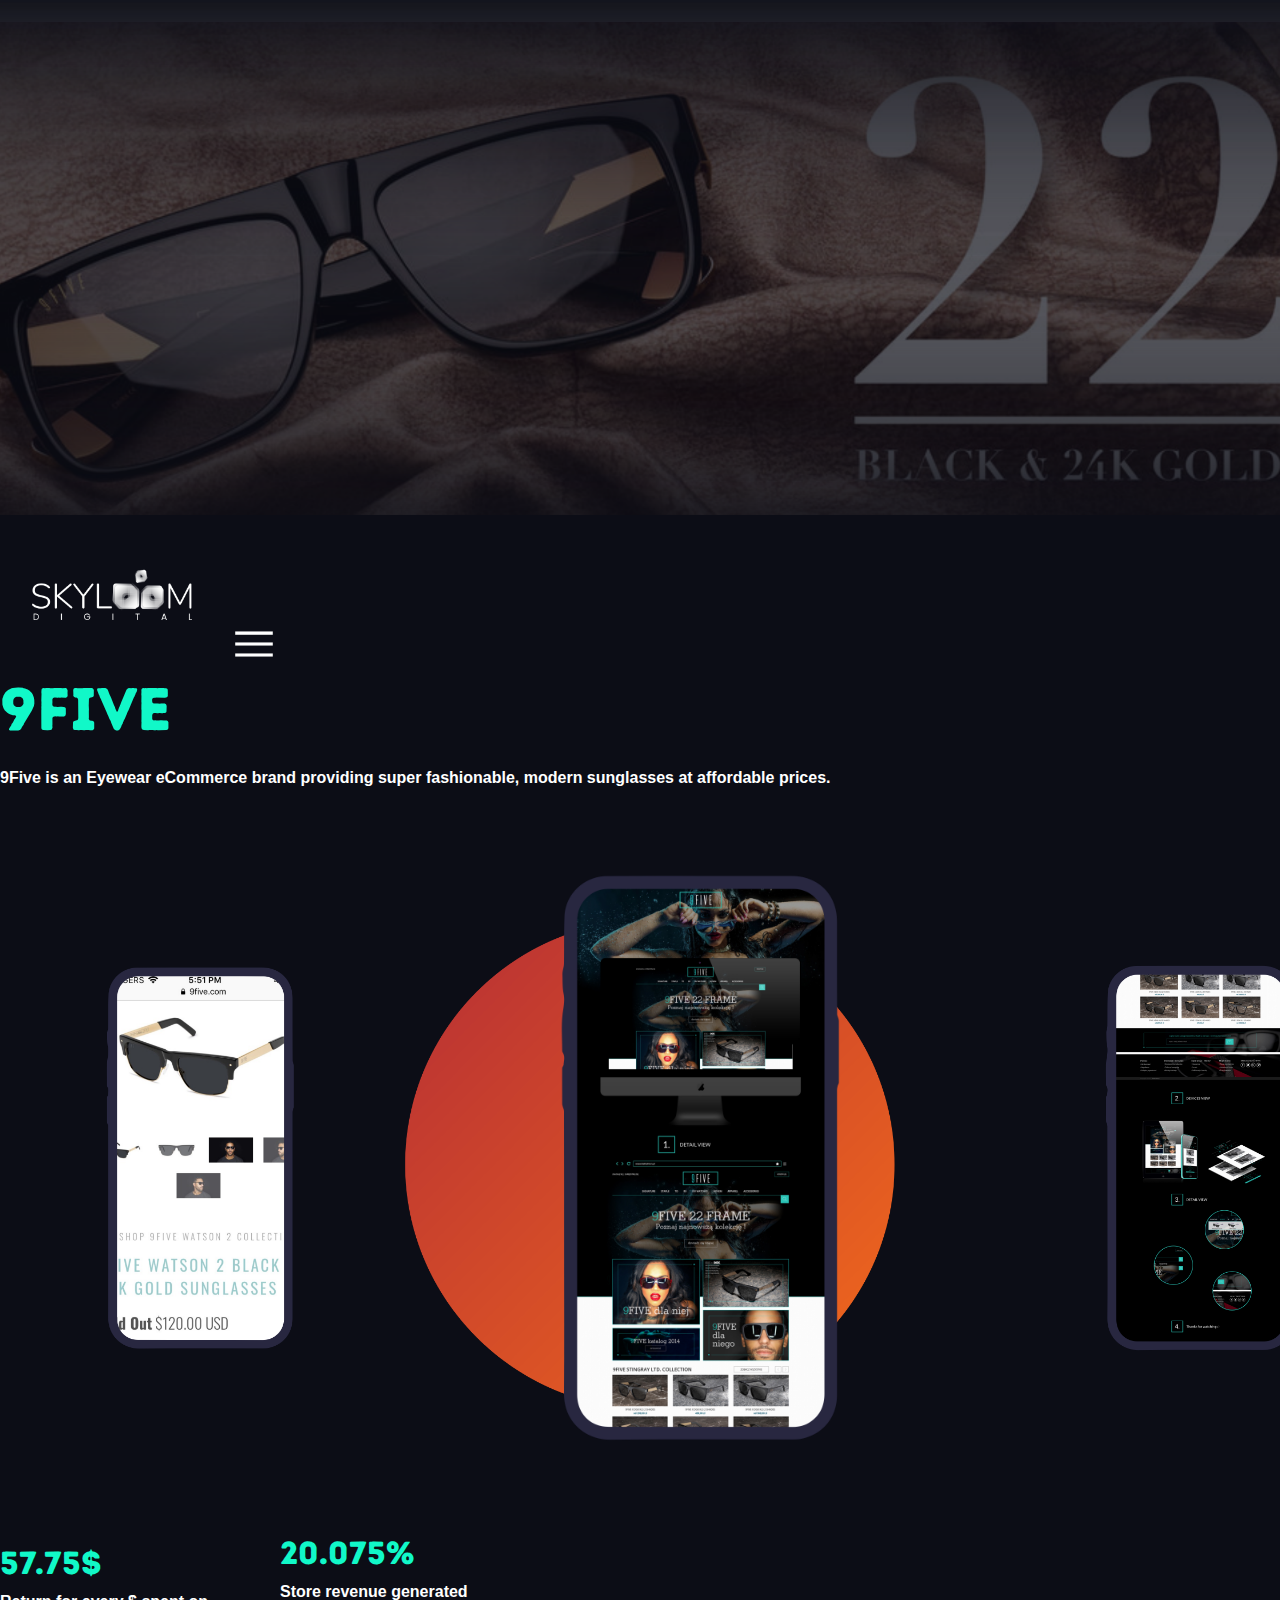
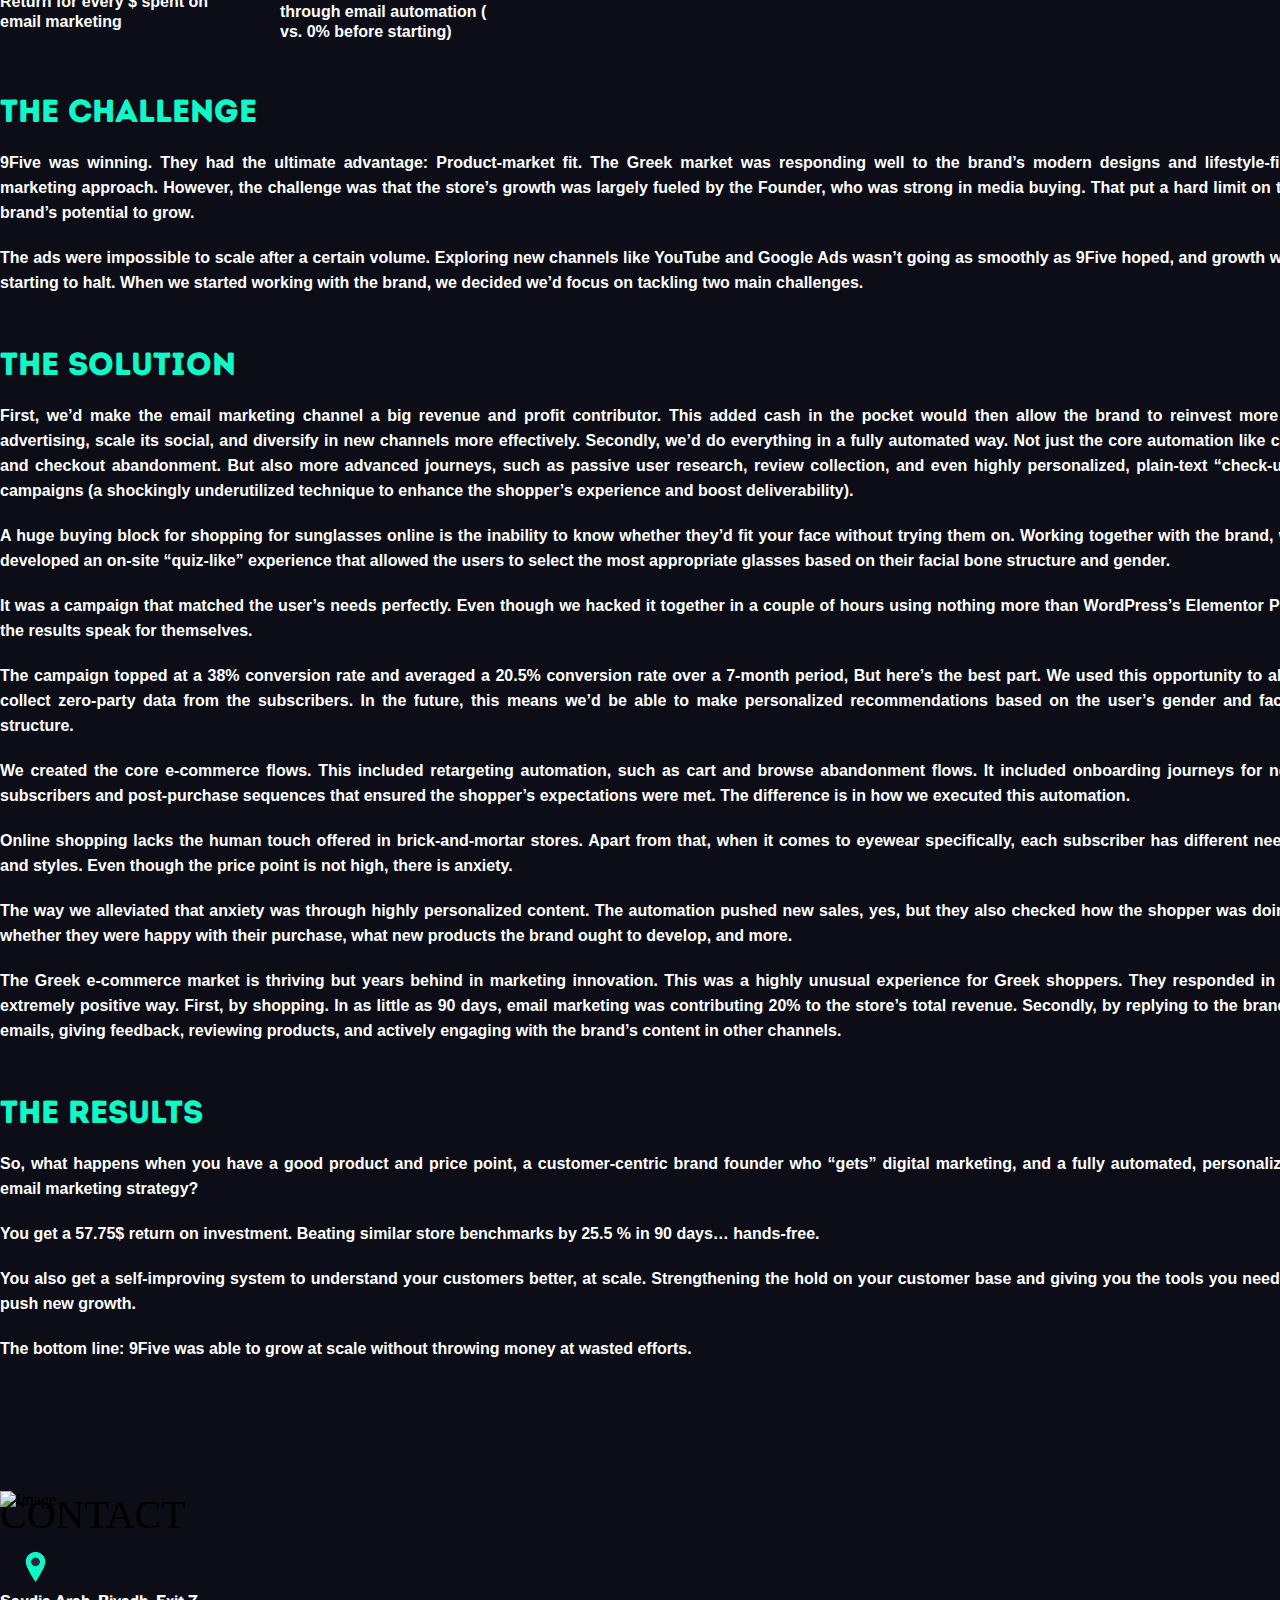
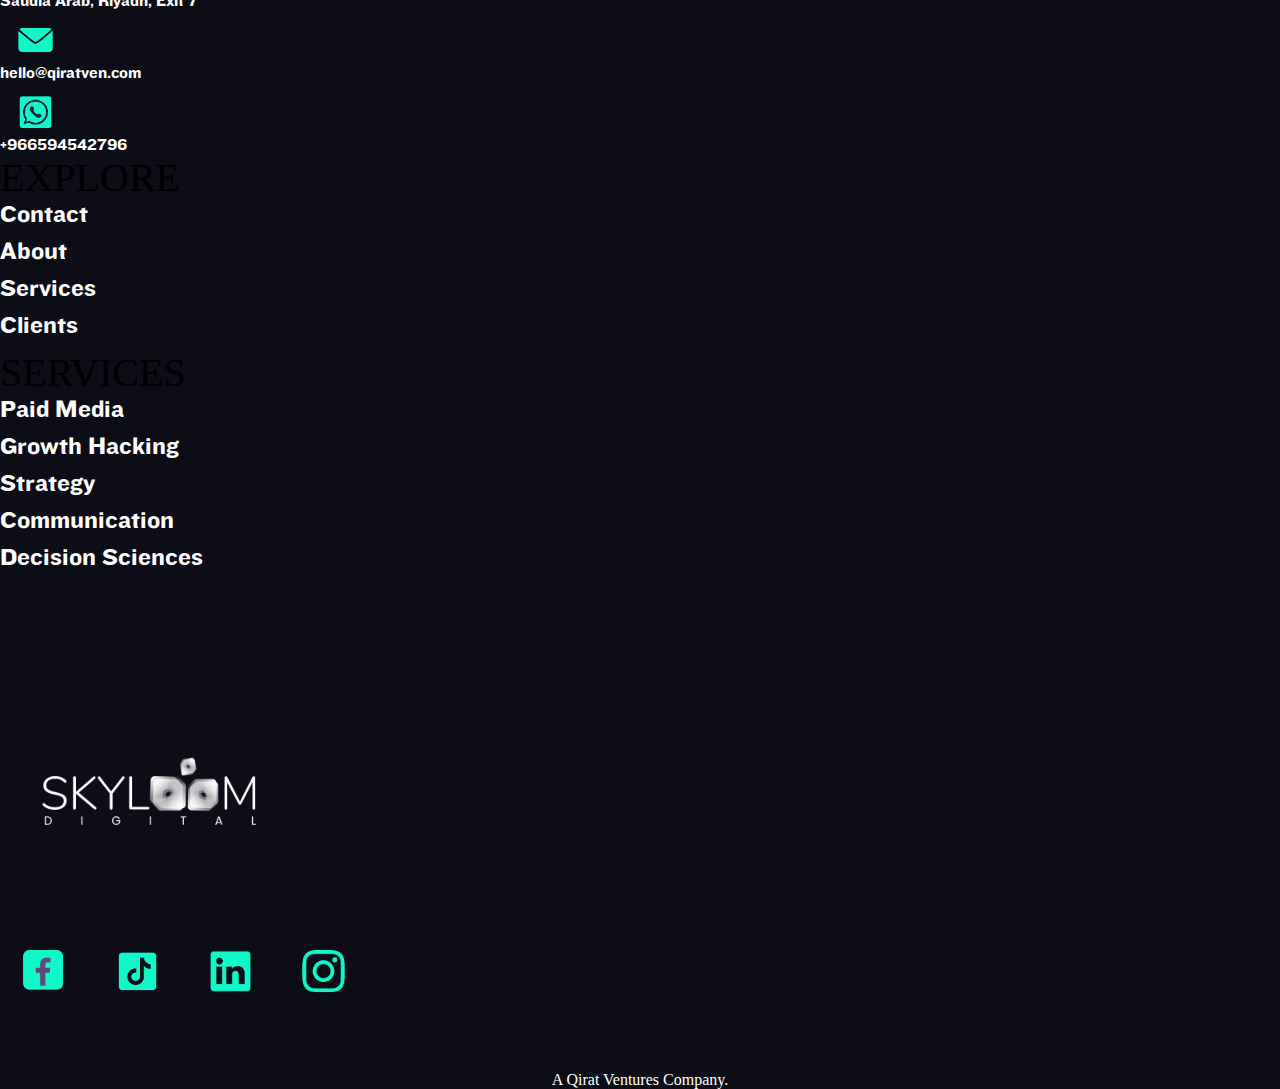
==== 9five.html @ ad511521 "my version of skyloom" ====
<!DOCTYPE html>
<html lang="en">
  <head>
    <meta charset="UTF-8" />
    <meta http-equiv="X-UA-Compatible" content="IE=edge" />
    <meta name="viewport" content="width=device-width, initial-scale=1.0" />
    <title>9Five</title>
    <link rel="stylesheet" href="skyloom.css" />
    <link rel="stylesheet" href="casestudy.css" />
    <link
      rel="stylesheet"
      href="https://fonts.googleapis.com/css2?family=Material+Symbols+Outlined:opsz,wght,FILL,GRAD@48,400,0,0"
    />
  </head>
  <body>
    <section class="first_page">
      <img src="9FIVE/9FIVE.png" alt="image" class="header_img" />
      <nav class="navbar">
        <img src="First page/logo.png" alt="Logo" class="logo" />
        <span class="material-symbols-outlined menu"> menu </span>
      </nav>
    </section>
    <div class="company width_util">
      <header class="header">9FIVE</header>
      <p class="para company_para section_description">
        9Five is an Eyewear eCommerce brand providing super fashionable, modern
        sunglasses at affordable prices.
      </p>
    </div>

    <div class="card_wrapper width_util">
      <div class="card_block">
        <img src="Our Work/8.png" class="yellow_spot" alt="Image" />
        <div class="phone_wrapper width_util">
          <div class="phone">
            <img src="9FIVE/5.png" class="card_image" alt="Image" />
          </div>
          <div class="phone">
            <img
              src="9FIVE/4.png"
              class="card_image center_card_image"
              alt="Image"
            />
          </div>
          <div class="phone">
            <img src="9FIVE/6.png" class="card_image" alt="Image" />
          </div>
        </div>
      </div>
    </div>

    <section class="whole_description_block_wrapper width_util">
      <!-- Stats  -->
      <section class="stats five9_stats">
        <div class="each_stat">
          <p class="percentage">57.75$</p>
          <p class="stat_description">
            Return for every $ spent on email marketing
          </p>
        </div>
        <div class="each_stat">
          <p class="percentage">20.075%</p>
          <p class="stat_description">
            Store revenue generated through email automation ( vs. 0% before
            starting)
          </p>
        </div>
      </section>

      <!-- The Challenges  -->
      <section class="main_description">
        <div class="challenge each_main_description_block">
          <p class="section_title">The Challenge</p>
          <div class="section_description">
            <p class="para">
              9Five was winning. They had the ultimate advantage: Product-market
              fit. The Greek market was responding well to the brand’s modern
              designs and lifestyle-first marketing approach. However, the
              challenge was that the store’s growth was largely fueled by the
              Founder, who was strong in media buying. That put a hard limit on
              the brand’s potential to grow.
            </p>
            <p class="para">
              The ads were impossible to scale after a certain volume. Exploring
              new channels like YouTube and Google Ads wasn’t going as smoothly
              as 9Five hoped, and growth was starting to halt. When we started
              working with the brand, we decided we’d focus on tackling two main
              challenges.
            </p>
          </div>
        </div>
        <div class="solution each_main_description_block">
          <p class="section_title">The Solution</p>
          <div class="section_description">
            <p class="para">
              First, we’d make the email marketing channel a big revenue and
              profit contributor. This added cash in the pocket would then allow
              the brand to reinvest more in advertising, scale its social, and
              diversify in new channels more effectively. Secondly, we’d do
              everything in a fully automated way. Not just the core automation
              like cart and checkout abandonment. But also more advanced
              journeys, such as passive user research, review collection, and
              even highly personalized, plain-text “check-up” campaigns (a
              shockingly underutilized technique to enhance the shopper’s
              experience and boost deliverability).
            </p>
            <p class="para">
              A huge buying block for shopping for sunglasses online is the
              inability to know whether they’d fit your face without trying them
              on. Working together with the brand, we developed an on-site
              “quiz-like” experience that allowed the users to select the most
              appropriate glasses based on their facial bone structure and
              gender.
            </p>
            <p class="para">
              It was a campaign that matched the user’s needs perfectly. Even
              though we hacked it together in a couple of hours using nothing
              more than WordPress’s Elementor Pro, the results speak for
              themselves.
            </p>
            <p class="para">
              The campaign topped at a 38% conversion rate and averaged a 20.5%
              conversion rate over a 7-month period, But here’s the best part.
              We used this opportunity to also collect zero-party data from the
              subscribers. In the future, this means we’d be able to make
              personalized recommendations based on the user’s gender and facial
              structure.
            </p>
            <p class="para">
              We created the core e-commerce flows. This included retargeting
              automation, such as cart and browse abandonment flows. It included
              onboarding journeys for new subscribers and post-purchase
              sequences that ensured the shopper’s expectations were met. The
              difference is in how we executed this automation.
            </p>
            <p class="para">
              Online shopping lacks the human touch offered in brick-and-mortar
              stores. Apart from that, when it comes to eyewear specifically,
              each subscriber has different needs and styles. Even though the
              price point is not high, there is anxiety.
            </p>
            <p class="para">
              The way we alleviated that anxiety was through highly personalized
              content. The automation pushed new sales, yes, but they also
              checked how the shopper was doing, whether they were happy with
              their purchase, what new products the brand ought to develop, and
              more.
            </p>
            <p class="para">
              The Greek e-commerce market is thriving but years behind in
              marketing innovation. This was a highly unusual experience for
              Greek shoppers. They responded in an extremely positive way.
              First, by shopping. In as little as 90 days, email marketing was
              contributing 20% to the store’s total revenue. Secondly, by
              replying to the brand’s emails, giving feedback, reviewing
              products, and actively engaging with the brand’s content in other
              channels.
            </p>
          </div>
        </div>
        <div class="result each_main_description_block">
          <p class="section_title">The Results</p>
          <div class="section_description">
            <p class="para">
              So, what happens when you have a good product and price point, a
              customer-centric brand founder who “gets” digital marketing, and a
              fully automated, personalized email marketing strategy?
            </p>
            <p class="para">
              You get a 57.75$ return on investment. Beating similar store
              benchmarks by 25.5 % in 90 days… hands-free.
            </p>
            <p class="para">
              You also get a self-improving system to understand your customers
              better, at scale. Strengthening the hold on your customer base and
              giving you the tools you need to push new growth.
            </p>
            <p class="para">
              The bottom line: 9Five was able to grow at scale without throwing
              money at wasted efforts.
            </p>
          </div>
        </div>
      </section>
    </section>

    <!-- Footer  -->
    <section class="lets_talk case_study_footer">
      <img
        src="Let's Talk and Footer Backkround.png"
        alt="Image"
        class="footer_img"
      />

      <section class="footer">
        <div class="footer_divs footer_contact">
          <p class="footer_div_title">Contact</p>
          <div class="each_contact">
            <img
              src="Call to Action in footer/location.png"
              class="footer_icon"
              alt="Location"
            />
            <p class="contact_text">Saudia Arab, Riyadh, Exit 7</p>
          </div>

          <div class="each_contact">
            <img
              src="Call to Action in footer/email.png"
              class="footer_icon"
              alt="Email"
            />
            <p class="contact_text">hello@qiratven.com</p>
          </div>

          <div class="each_contact">
            <img
              src="Call to Action in footer/whatsapp.png"
              class="footer_icon"
              alt="Whatsapp"
            />
            <p class="contact_text">+966594542796</p>
          </div>
        </div>
        <div class="footer_divs footer_explore">
          <p class="footer_div_title">Explore</p>
          <p class="footer_text explore_text">Contact</p>
          <p class="footer_text explore_text">About</p>
          <p class="footer_text explore_text">Services</p>
          <p class="footer_text explore_text">Clients</p>
        </div>
        <div class="footer_divs footer_services">
          <p class="footer_div_title">Services</p>
          <p class="footer_text servives_text">Paid Media</p>
          <p class="footer_text servives_text">Growth Hacking</p>
          <p class="footer_text servives_text">Strategy</p>
          <p class="footer_text servives_text">Communication</p>
          <p class="footer_text servives_text">Decision Sciences</p>
        </div>
      </section>
      <section class="bottom_footer">
        <img src="First page/logo.png" alt="Logo" class="bottom_logo" />
        <div class="bottom_footer_logo">
          <img
            src="Social Icons/facebook.png"
            class="each_bottom_footer_logo"
            alt="Facebook"
          />
          <img
            src="Social Icons/tiktok.png"
            class="each_bottom_footer_logo"
            alt="tiktok"
          />
          <img
            src="Social Icons/linkedin.png"
            class="each_bottom_footer_logo"
            alt="linkedin"
          />
          <img
            src="Social Icons/insta.png"
            class="each_bottom_footer_logo"
            alt="insta"
          />
        </div>
      </section>
      <p id="footer_tagline">A Qirat Ventures Company.</p>
    </section>
  </body>
</html>
---- skyloom.css ----
@import url("https://fonts.googleapis.com/css2?family=Inter:wght@400&display=swap");
@font-face {
  font-family: "Intro Rust";
  src: url("fonts/intro-rust/IntroRust-Base.woff2") format("woff2"),
    url("fonts/intro-rust/IntroRust-Base.woff") format("woff"),
    url("fonts/intro-rust/IntroRust-Base.otf") format("opentype");
}

@font-face {
  font-family: "Knockout Cruiserweight";
  src: url("fonts/Knockout HTF52-Cruiserweight Regular/Knockout HTF52-Cruiserweight Regular.otf")
    format("opentype");
}

:root {
  /* color */
  --background-color: #0c0d16;
  --bluish-color: #11f8c8;

  /* font  */
  --primary-font: "Intro Rust";
  --secondary-font: "Knockout Cruiserweight";
}

*,
*::before,
*::after {
  margin: 0;
  padding: 0;
  box-sizing: border-box;
  list-style-type: none;
  text-decoration: none;
}

body {
  background-color: var(--background-color);
  overflow-y: scroll;
  scroll-behavior: smooth;
  overflow-x: hidden;
}

.landing_page {
  position: relative;
}

.header_img {
  width: 100%;
  height: 100%;
}

.nav-wrapper {
  display: flex;
  justify-content: center;
  position: absolute;
  top: 0;
}

.logo {
  height: 150px;
  aspect-ratio: 3/2;
  object-fit: cover;
}

.material-symbols-outlined.menu {
  color: white;
  font-size: 50px;
}

.hero {
  position: absolute;
  top: 0;
  height: 100vh;
}

.hero-body-wrapper,
.hero_body {
  height: 100vh;
}

.tagline {
  position: absolute;
  top: 300px;
}

.tagline_quote {
  color: white;
  font-size: 45px;
  width: 740px;
  line-height: 50px;
}

.second_tagline {
  color: white;
  font-size: 18px;
  margin-top: 0.3125rem;
  letter-spacing: 0.0625rem;
  word-spacing: 0.3125rem;
  font-family: var(--secondary-font), sans-serif;
}

.hanging_img {
  height: 800px;
  object-fit: cover;
}
.mouse-icon {
  justify-content: end;
}

.mouse-icon-img {
  height: 100px;
  object-fit: cover;
}

.our_work_title {
  flex-direction: column;
  height: 20px;
  font-size: 50px;
  height: fit-content;
}

.span1 {
  color: white;
  margin-bottom: -40px;
}

.client_logo {
  height: 100px;
  object-fit: cover;
}

.line {
  height: 8px;
  border-radius: 2px;
  background-color: var(--bluish-color);
}

#clients_line {
  width: 1090px;
}

#letstalk_line {
  width: 960px;
}

.clientlist {
  grid-template-columns: repeat(5, 1fr);
  grid-template-rows: repeat(5, 1fr);
  row-gap: 15px;
  column-gap: 150px;
}

#services-title-row {
  margin-bottom: 170px;
  margin-top: 50px;
}
#service_line {
  width: 1050px;
}

.services_block {
  grid-template-columns: repeat(3, 1fr);
  grid-template-rows: repeat(2, 1fr);
  row-gap: 50px;
  column-gap: 120px;
}

.services_block .each_service {
  border: 0.3125rem white solid;
  height: 31.25rem;
  border-radius: 15px;
  position: relative;
}

.each_service .service_icon {
  position: absolute;
  left: -10px;
  top: -240px;
  height: 28.125rem;
  aspect-ratio: 1/1;
  object-fit: cover;
}

.service_body .service_description {
  text-align: justify;
  font-family: "inter", sans-serif;
  margin-top: 20px;
}

.each_service .service_body {
  position: absolute;
  top: 160px;
  color: #fff;
  padding-left: 20px;
  padding-right: 20px;
}

.service_title {
  font-size: 28px;
}

.partners_logo {
  height: 6.25rem;
  object-fit: cover;
}

.partners {
  grid-template-columns: repeat(4, 1fr);
  grid-template-rows: repeat(3, 1fr);
  row-gap: 40px;
  column-gap: 240px;
  height: 270px;
}

#partner_line {
  width: 860px;
}

.lets_talk {
  position: relative;
}

.footer_img {
  position: absolute;
  top: 0;
  height: 1210px;
  object-fit: cover;
}
.span-lets {
  color: #fff;
}

.footer-title-wrapper {
  position: absolute;
  top: 0;
}
.footertop_wrapper {
  height: 550px;
  position: absolute;
  top: 120px;
}

.lets_talk_img {
  height: 500px;
  aspect-ratio: 1/1;
  object-fit: cover;
}

.footer_top form {
  position: relative;
  width: 600px;
  height: 300px;
}

.each_from_section label {
  color: white;
  font-family: var(--secondary-font), sans-serif;
  text-transform: uppercase;
  font-size: 1rem;
  font-weight: lighter;
}

.input_wrapper .input_field {
  color: rgb(255, 255, 255);
  opacity: 100%;
  height: 100%;
  width: 100%;
  padding: 10px;
  background: none;
  border: none;
  outline: none;
}
.input_wrapper,
.scope {
  margin-top: 8px;
  border-radius: 10px;
  background-color: rgba(255, 255, 255, 0.3);
  width: 100%;
  height: 1.875rem;
}

#scope_wrapper .scope {
  padding: 10px;
  border: none;
  color: rgb(255, 255, 255);
  height: 5rem;
  resize: none;
  outline: none;
}

form #submit_btn {
  font-family: var(--secondary-font), sans-serif;
  font-weight: lighter;
  text-transform: uppercase;
  height: 30px;
  width: 100px;
  border-radius: 10px;
  border: none;
  background-color: var(--bluish-color);
  position: absolute;
  right: 0;
  top: 230px;
}

.footer_wrapper {
  position: absolute;
  top: 700px;
}

.each_contact .footer_icon {
  height: 2.5em;
}
.bottom_footer_logo .each_bottom_footer_logo {
  height: 50px;
  object-fit: cover;
}

.bottom_logo {
  height: 300px;
  object-fit: cover;
}

.footer_div_title {
  font-size: 40px;
  text-transform: uppercase;
}

.each_contact {
  margin-top: 10px;
}

.contact_text,
.footer_text {
  font-family: var(--secondary-font), sans-serif;
  font-weight: lighter;
  color: #fff;
}

.footer_text {
  margin-bottom: 10px;
  display: flex;
  font-size: 24px;
}

.bottom_footer_wrapper {
  position: absolute;
  top: 900px;
}

#footer_tagline {
  color: #fff;
  position: absolute;
  top: 1180px;
  text-align: center;
  width: 100%;
}
---- casestudy.css ----
.company .header {
  text-transform: uppercase;
  font-family: var(--primary-font), sans-serif;
  color: var(--bluish-color);
  font-size: 3.75rem;
}

.footer {
  margin-top: 130px;
}

.case_study_footer .footer_img {
  height: 580px;
  object-fit: cover;
}

.case_study_footer .bottom_footer {
  margin-top: 70px;
}

.width_util {
  width: 1300px;
  margin-left: auto;
  margin-right: auto;
}

.casestudy .card_wrapper {
  height: 600px;
}
.card_block {
  margin-top: 70px;
  position: relative;
}

.card_wrapper .phone_wrapper {
  position: absolute;
  top: 0;
  height: 600px;
  display: flex;
  align-items: center;
  justify-content: space-evenly;
}

.card_image {
  height: 400px;
  aspect-ratio: 1/1;
  object-fit: cover;
}

.center_card_image {
  height: 600px;
}
.card_block .yellow_spot {
  width: 600px;
  aspect-ratio: 1/1;
  object-fit: cover;
  margin-left: 350px;
}
/* Stat  */
.stats {
  color: white;
  display: flex;
  align-items: center;
  justify-content: space-between;
}

.five9_stats {
  width: 500px;
}
.each_stat {
  width: 220px;
}

.each_stat .percentage {
  font-family: var(--primary-font), sans-serif;
  color: var(--bluish-color);
  font-size: 2rem;
}
.whole_description_block_wrapper {
  margin-top: 70px;
}
.stat_description {
  margin-top: 10px;
  line-height: 20px;
  font-family: Arial, Helvetica, sans-serif;
  font-weight: 590;
  text-align: left;
}

.each_main_description_block {
  margin-top: 50px;
}

.section_title {
  font-family: var(--primary-font), sans-serif;
  color: var(--bluish-color);
  font-size: 2rem;
}

.section_description {
  text-align: justify;
  line-height: 25px;
  margin-top: 15x;
  color: white;
  font-family: Arial, Helvetica, sans-serif;
  font-weight: 600;
}

.para {
  margin-top: 20px;
}
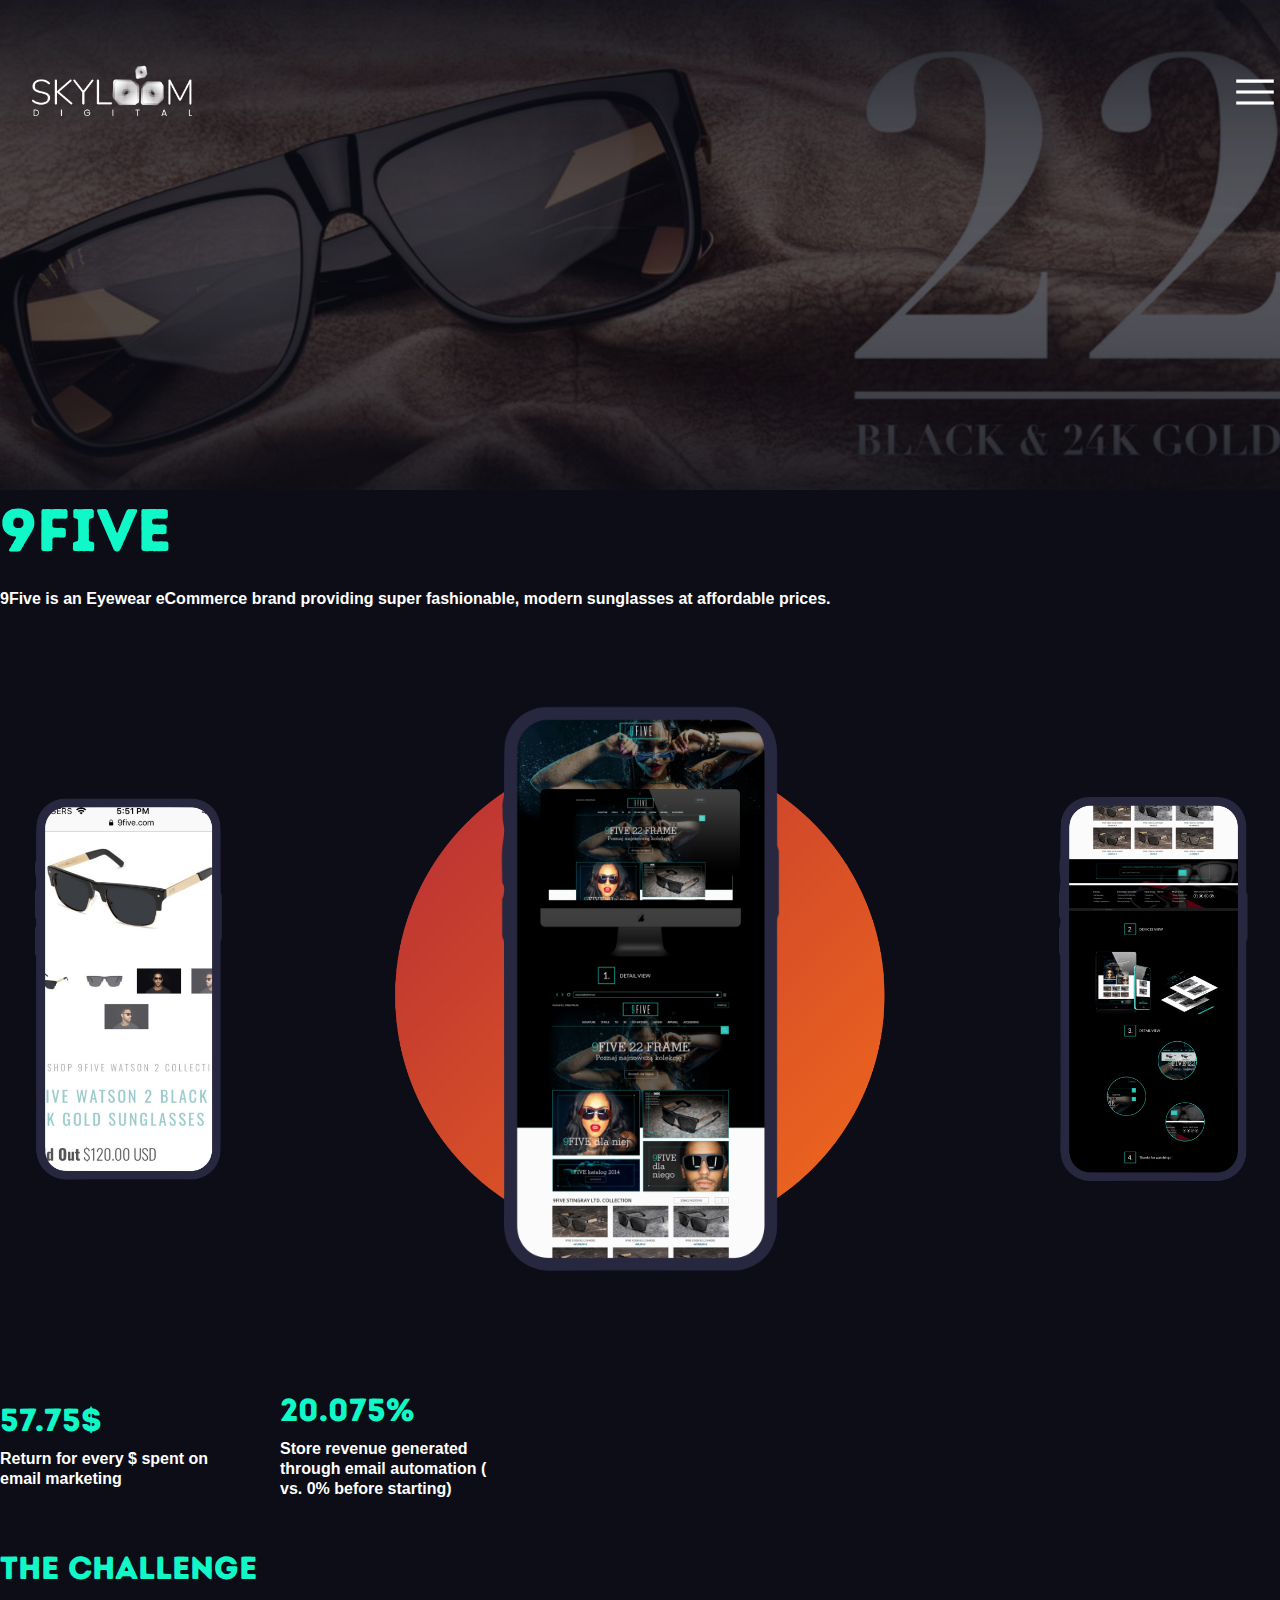
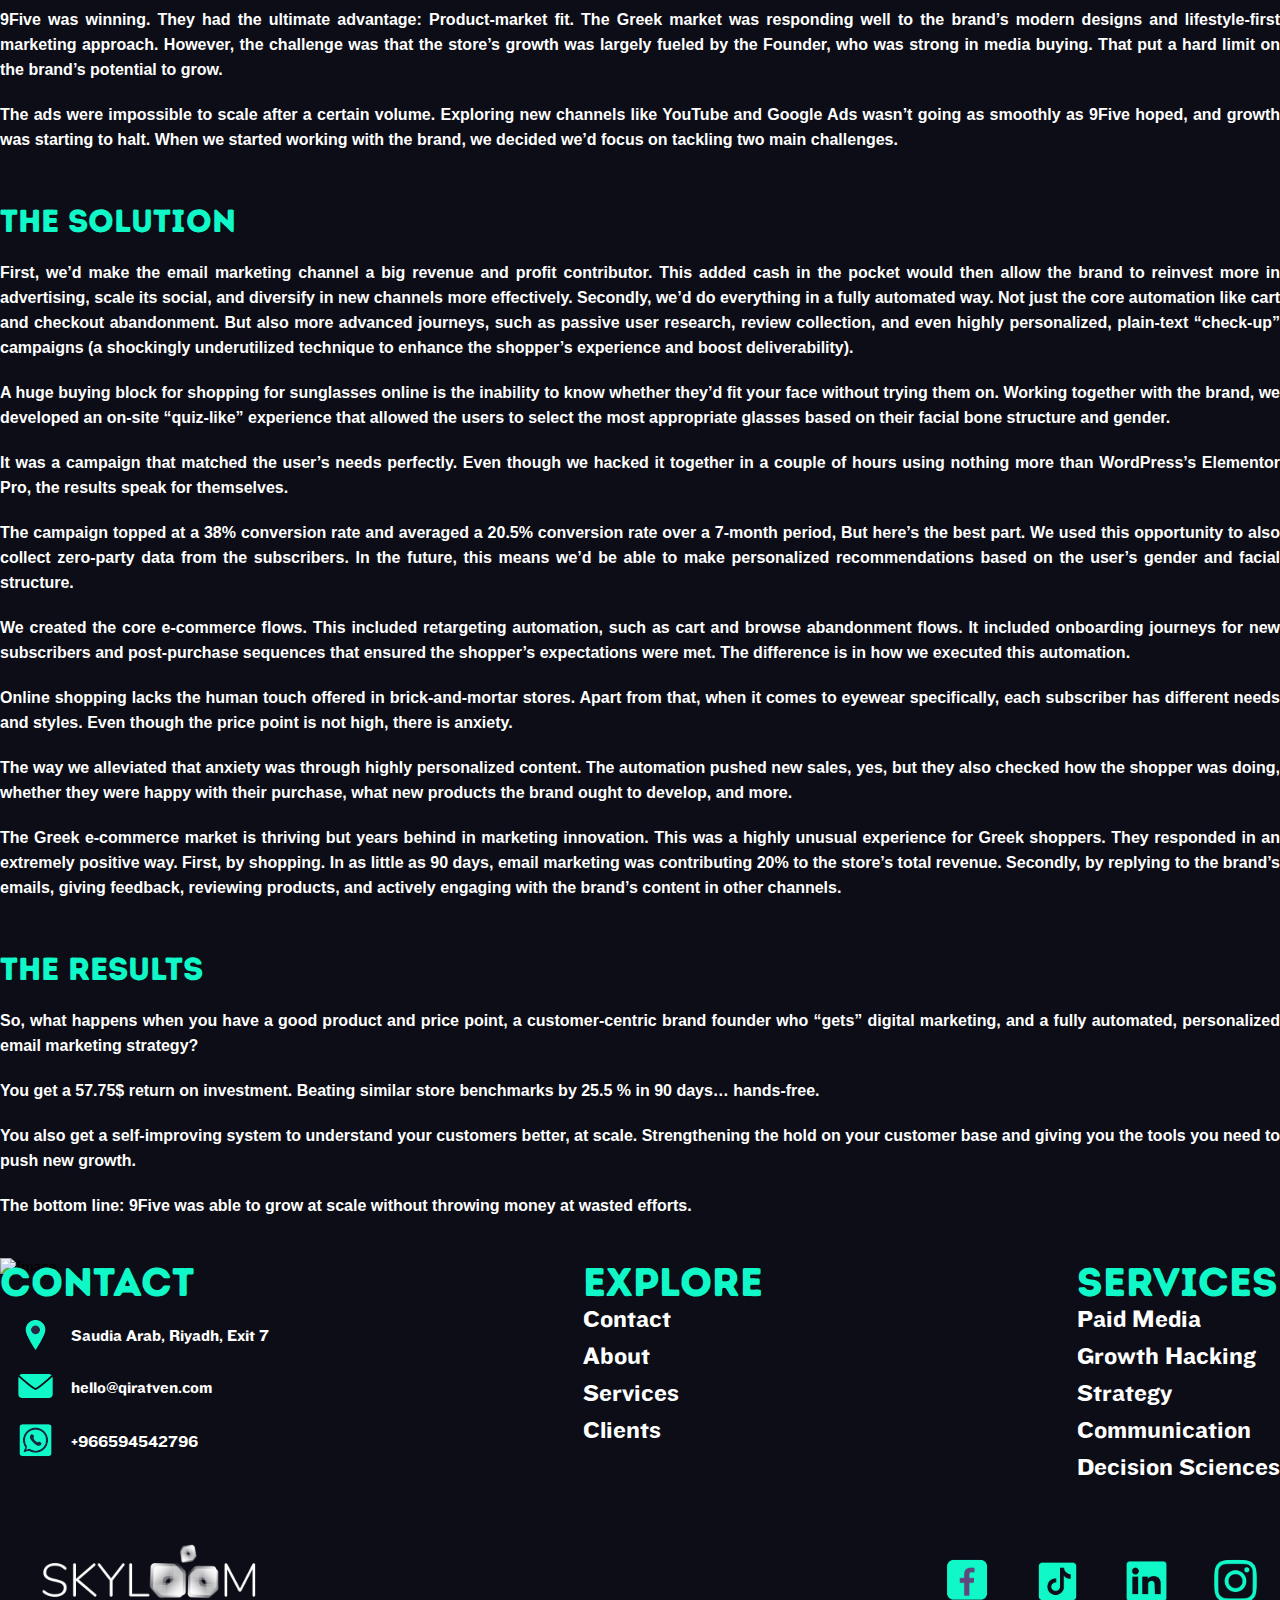
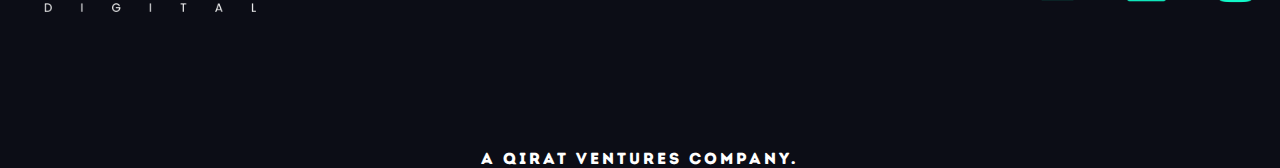
==== commit 80f37855: "9Five casestudy completed successfully" ====
--- a/9five.html
+++ b/9five.html
@@ -7,263 +7,304 @@
     <title>9Five</title>
     <link rel="stylesheet" href="skyloom.css" />
     <link rel="stylesheet" href="casestudy.css" />
+    <link rel="stylesheet" href="utils.css" />
     <link
       rel="stylesheet"
       href="https://fonts.googleapis.com/css2?family=Material+Symbols+Outlined:opsz,wght,FILL,GRAD@48,400,0,0"
     />
   </head>
-  <body>
+  <body class="casestudy five9">
     <section class="first_page">
-      <img src="9FIVE/9FIVE.png" alt="image" class="header_img" />
-      <nav class="navbar">
-        <img src="First page/logo.png" alt="Logo" class="logo" />
-        <span class="material-symbols-outlined menu"> menu </span>
-      </nav>
+      <img src="9FIVE/9FIVE.png" alt="image" class="header_img five9-header-img" />
+      <div class="navbar-wrapper width-100 flex jc-center">
+        <nav class="navbar all_title_width_wrapper flex jc-sb ai-center">
+          <div class="logo-wrapper">
+            <a href="index.html">
+              <img src="First page/logo.png" alt="Logo" class="logo" />
+            </a>
+          </div>
+          <span class="material-symbols-outlined menu"> menu </span>
+        </nav>
+      </div>
     </section>
-    <div class="company width_util">
-      <header class="header">9FIVE</header>
-      <p class="para company_para section_description">
-        9Five is an Eyewear eCommerce brand providing super fashionable, modern
-        sunglasses at affordable prices.
-      </p>
+
+    <div class="company width-100 flex jc-center">
+      <div class="bio-wrap all_title_width_wrapper flex flex-c">
+        <header class="header">9FIVE</header>
+        <p class="para company_para section_description">
+          9Five is an Eyewear eCommerce brand providing super fashionable,
+          modern sunglasses at affordable prices.
+        </p>
+      </div>
     </div>
 
-    <div class="card_wrapper width_util">
-      <div class="card_block">
-        <img src="Our Work/8.png" class="yellow_spot" alt="Image" />
-        <div class="phone_wrapper width_util">
-          <div class="phone">
-            <img src="9FIVE/5.png" class="card_image" alt="Image" />
-          </div>
-          <div class="phone">
-            <img
-              src="9FIVE/4.png"
-              class="card_image center_card_image"
-              alt="Image"
-            />
-          </div>
-          <div class="phone">
-            <img src="9FIVE/6.png" class="card_image" alt="Image" />
+    <div class="card_wrapper width-100 flex jc-center mt40">
+      <div class="card_block all_title_width_wrapper mt40">
+        <div class="yellow-container width-100 flex jc-center">
+          <div class="yellow-wrapper all_title_width_wrapper flex jc-center">
+            <img src="Our Work/8.png" class="yellow_spot" alt="Image" />
+          </div>
+        </div>
+        <div class="phone-wrapper width-100 flex jc-center">
+          <div class="phone_wrapper all_title_width_wrapper flex ai-center">
+            <div class="phone">
+              <img src="9FIVE/5.png" class="card_image" alt="Image" />
+            </div>
+            <div class="phone">
+              <img
+                src="9FIVE/4.png"
+                class="card_image center_card_image"
+                alt="Image"
+              />
+            </div>
+            <div class="phone">
+              <img src="9FIVE/6.png" class="card_image" alt="Image" />
+            </div>
           </div>
         </div>
       </div>
     </div>
 
-    <section class="whole_description_block_wrapper width_util">
-      <!-- Stats  -->
-      <section class="stats five9_stats">
-        <div class="each_stat">
-          <p class="percentage">57.75$</p>
-          <p class="stat_description">
-            Return for every $ spent on email marketing
-          </p>
-        </div>
-        <div class="each_stat">
-          <p class="percentage">20.075%</p>
-          <p class="stat_description">
-            Store revenue generated through email automation ( vs. 0% before
-            starting)
-          </p>
-        </div>
-      </section>
-
-      <!-- The Challenges  -->
-      <section class="main_description">
-        <div class="challenge each_main_description_block">
-          <p class="section_title">The Challenge</p>
-          <div class="section_description">
-            <p class="para">
-              9Five was winning. They had the ultimate advantage: Product-market
-              fit. The Greek market was responding well to the brand’s modern
-              designs and lifestyle-first marketing approach. However, the
-              challenge was that the store’s growth was largely fueled by the
-              Founder, who was strong in media buying. That put a hard limit on
-              the brand’s potential to grow.
-            </p>
-            <p class="para">
-              The ads were impossible to scale after a certain volume. Exploring
-              new channels like YouTube and Google Ads wasn’t going as smoothly
-              as 9Five hoped, and growth was starting to halt. When we started
-              working with the brand, we decided we’d focus on tackling two main
-              challenges.
-            </p>
-          </div>
-        </div>
-        <div class="solution each_main_description_block">
-          <p class="section_title">The Solution</p>
-          <div class="section_description">
-            <p class="para">
-              First, we’d make the email marketing channel a big revenue and
-              profit contributor. This added cash in the pocket would then allow
-              the brand to reinvest more in advertising, scale its social, and
-              diversify in new channels more effectively. Secondly, we’d do
-              everything in a fully automated way. Not just the core automation
-              like cart and checkout abandonment. But also more advanced
-              journeys, such as passive user research, review collection, and
-              even highly personalized, plain-text “check-up” campaigns (a
-              shockingly underutilized technique to enhance the shopper’s
-              experience and boost deliverability).
-            </p>
-            <p class="para">
-              A huge buying block for shopping for sunglasses online is the
-              inability to know whether they’d fit your face without trying them
-              on. Working together with the brand, we developed an on-site
-              “quiz-like” experience that allowed the users to select the most
-              appropriate glasses based on their facial bone structure and
-              gender.
-            </p>
-            <p class="para">
-              It was a campaign that matched the user’s needs perfectly. Even
-              though we hacked it together in a couple of hours using nothing
-              more than WordPress’s Elementor Pro, the results speak for
-              themselves.
-            </p>
-            <p class="para">
-              The campaign topped at a 38% conversion rate and averaged a 20.5%
-              conversion rate over a 7-month period, But here’s the best part.
-              We used this opportunity to also collect zero-party data from the
-              subscribers. In the future, this means we’d be able to make
-              personalized recommendations based on the user’s gender and facial
-              structure.
-            </p>
-            <p class="para">
-              We created the core e-commerce flows. This included retargeting
-              automation, such as cart and browse abandonment flows. It included
-              onboarding journeys for new subscribers and post-purchase
-              sequences that ensured the shopper’s expectations were met. The
-              difference is in how we executed this automation.
-            </p>
-            <p class="para">
-              Online shopping lacks the human touch offered in brick-and-mortar
-              stores. Apart from that, when it comes to eyewear specifically,
-              each subscriber has different needs and styles. Even though the
-              price point is not high, there is anxiety.
-            </p>
-            <p class="para">
-              The way we alleviated that anxiety was through highly personalized
-              content. The automation pushed new sales, yes, but they also
-              checked how the shopper was doing, whether they were happy with
-              their purchase, what new products the brand ought to develop, and
-              more.
-            </p>
-            <p class="para">
-              The Greek e-commerce market is thriving but years behind in
-              marketing innovation. This was a highly unusual experience for
-              Greek shoppers. They responded in an extremely positive way.
-              First, by shopping. In as little as 90 days, email marketing was
-              contributing 20% to the store’s total revenue. Secondly, by
-              replying to the brand’s emails, giving feedback, reviewing
-              products, and actively engaging with the brand’s content in other
-              channels.
-            </p>
-          </div>
-        </div>
-        <div class="result each_main_description_block">
-          <p class="section_title">The Results</p>
-          <div class="section_description">
-            <p class="para">
-              So, what happens when you have a good product and price point, a
-              customer-centric brand founder who “gets” digital marketing, and a
-              fully automated, personalized email marketing strategy?
-            </p>
-            <p class="para">
-              You get a 57.75$ return on investment. Beating similar store
-              benchmarks by 25.5 % in 90 days… hands-free.
-            </p>
-            <p class="para">
-              You also get a self-improving system to understand your customers
-              better, at scale. Strengthening the hold on your customer base and
-              giving you the tools you need to push new growth.
-            </p>
-            <p class="para">
-              The bottom line: 9Five was able to grow at scale without throwing
-              money at wasted efforts.
-            </p>
-          </div>
-        </div>
+    <section class="whole_description_block_wrapper width-100 flex jc-center">
+      <section class="whole_description_block_wrapper all_title_width_wrapper">
+        <!-- Stats  -->
+        <section class="stats-wrapper">
+          <div class="stats five9-stats-width flex jc-sb">
+            <div class="each_stat">
+              <p class="percentage">57.75$</p>
+              <p class="stat_description">
+                Return for every $ spent on email marketing
+              </p>
+            </div>
+            <div class="each_stat">
+              <p class="percentage">20.075%</p>
+              <p class="stat_description">
+                Store revenue generated through email automation ( vs. 0% before
+                starting)
+              </p>
+            </div>
+          </div>
+        </section>
+
+        <!-- The Challenges  -->
+        <section class="main_description">
+          <div class="challenge each_main_description_block">
+            <p class="section_title">The Challenge</p>
+            <div class="section_description">
+              <p class="para">
+                9Five was winning. They had the ultimate advantage:
+                Product-market fit. The Greek market was responding well to the
+                brand’s modern designs and lifestyle-first marketing approach.
+                However, the challenge was that the store’s growth was largely
+                fueled by the Founder, who was strong in media buying. That put
+                a hard limit on the brand’s potential to grow.
+              </p>
+              <p class="para">
+                The ads were impossible to scale after a certain volume.
+                Exploring new channels like YouTube and Google Ads wasn’t going
+                as smoothly as 9Five hoped, and growth was starting to halt.
+                When we started working with the brand, we decided we’d focus on
+                tackling two main challenges.
+              </p>
+            </div>
+          </div>
+          <div class="solution each_main_description_block">
+            <p class="section_title">The Solution</p>
+            <div class="section_description">
+              <p class="para">
+                First, we’d make the email marketing channel a big revenue and
+                profit contributor. This added cash in the pocket would then
+                allow the brand to reinvest more in advertising, scale its
+                social, and diversify in new channels more effectively.
+                Secondly, we’d do everything in a fully automated way. Not just
+                the core automation like cart and checkout abandonment. But also
+                more advanced journeys, such as passive user research, review
+                collection, and even highly personalized, plain-text “check-up”
+                campaigns (a shockingly underutilized technique to enhance the
+                shopper’s experience and boost deliverability).
+              </p>
+              <p class="para">
+                A huge buying block for shopping for sunglasses online is the
+                inability to know whether they’d fit your face without trying
+                them on. Working together with the brand, we developed an
+                on-site “quiz-like” experience that allowed the users to select
+                the most appropriate glasses based on their facial bone
+                structure and gender.
+              </p>
+              <p class="para">
+                It was a campaign that matched the user’s needs perfectly. Even
+                though we hacked it together in a couple of hours using nothing
+                more than WordPress’s Elementor Pro, the results speak for
+                themselves.
+              </p>
+              <p class="para">
+                The campaign topped at a 38% conversion rate and averaged a
+                20.5% conversion rate over a 7-month period, But here’s the best
+                part. We used this opportunity to also collect zero-party data
+                from the subscribers. In the future, this means we’d be able to
+                make personalized recommendations based on the user’s gender and
+                facial structure.
+              </p>
+              <p class="para">
+                We created the core e-commerce flows. This included retargeting
+                automation, such as cart and browse abandonment flows. It
+                included onboarding journeys for new subscribers and
+                post-purchase sequences that ensured the shopper’s expectations
+                were met. The difference is in how we executed this automation.
+              </p>
+              <p class="para">
+                Online shopping lacks the human touch offered in
+                brick-and-mortar stores. Apart from that, when it comes to
+                eyewear specifically, each subscriber has different needs and
+                styles. Even though the price point is not high, there is
+                anxiety.
+              </p>
+              <p class="para">
+                The way we alleviated that anxiety was through highly
+                personalized content. The automation pushed new sales, yes, but
+                they also checked how the shopper was doing, whether they were
+                happy with their purchase, what new products the brand ought to
+                develop, and more.
+              </p>
+              <p class="para">
+                The Greek e-commerce market is thriving but years behind in
+                marketing innovation. This was a highly unusual experience for
+                Greek shoppers. They responded in an extremely positive way.
+                First, by shopping. In as little as 90 days, email marketing was
+                contributing 20% to the store’s total revenue. Secondly, by
+                replying to the brand’s emails, giving feedback, reviewing
+                products, and actively engaging with the brand’s content in
+                other channels.
+              </p>
+            </div>
+          </div>
+          <div class="result each_main_description_block">
+            <p class="section_title">The Results</p>
+            <div class="section_description">
+              <p class="para">
+                So, what happens when you have a good product and price point, a
+                customer-centric brand founder who “gets” digital marketing, and
+                a fully automated, personalized email marketing strategy?
+              </p>
+              <p class="para">
+                You get a 57.75$ return on investment. Beating similar store
+                benchmarks by 25.5 % in 90 days… hands-free.
+              </p>
+              <p class="para">
+                You also get a self-improving system to understand your
+                customers better, at scale. Strengthening the hold on your
+                customer base and giving you the tools you need to push new
+                growth.
+              </p>
+              <p class="para">
+                The bottom line: 9Five was able to grow at scale without
+                throwing money at wasted efforts.
+              </p>
+            </div>
+          </div>
+        </section>
       </section>
     </section>
 
     <!-- Footer  -->
-    <section class="lets_talk case_study_footer">
-      <img
-        src="Let's Talk and Footer Backkround.png"
-        alt="Image"
-        class="footer_img"
-      />
-
-      <section class="footer">
-        <div class="footer_divs footer_contact">
-          <p class="footer_div_title">Contact</p>
-          <div class="each_contact">
-            <img
-              src="Call to Action in footer/location.png"
-              class="footer_icon"
-              alt="Location"
-            />
-            <p class="contact_text">Saudia Arab, Riyadh, Exit 7</p>
-          </div>
-
-          <div class="each_contact">
-            <img
-              src="Call to Action in footer/email.png"
-              class="footer_icon"
-              alt="Email"
-            />
-            <p class="contact_text">hello@qiratven.com</p>
-          </div>
-
-          <div class="each_contact">
-            <img
-              src="Call to Action in footer/whatsapp.png"
-              class="footer_icon"
-              alt="Whatsapp"
-            />
-            <p class="contact_text">+966594542796</p>
-          </div>
+    <section class="case_study_footer width-100 mt40">
+      <div class="footer-img-wrapper">
+        <img
+          src="Let's Talk and Footer Backkround.png"
+          alt="Image"
+          class="footer_img"
+        />
+      </div>
+      <section class="footer width-100">
+        <div class="footer_wrapper width-100 flex jc-center">
+          <section class="footer all_title_width_wrapper flex jc-sb">
+            <div class="footer_divs footer_contact flex flex-c">
+              <p class="footer_div_title bluish rust-font bluish rust-font">
+                Contact
+              </p>
+              <div class="each_contact flex ai-center">
+                <img
+                  src="Call to Action in footer/location.png"
+                  class="footer_icon"
+                  alt="Location"
+                />
+                <p class="contact_text">Saudia Arab, Riyadh, Exit 7</p>
+              </div>
+
+              <div class="each_contact flex ai-center">
+                <div class="footer-icon-wrapper">
+                  <img
+                    src="Call to Action in footer/email.png"
+                    class="footer_icon"
+                    alt="Email"
+                  />
+                </div>
+                <p class="contact_text">hello@qiratven.com</p>
+              </div>
+
+              <div class="each_contact flex ai-center">
+                <div class="footer-icon-wrapper">
+                  <img
+                    src="Call to Action in footer/whatsapp.png"
+                    class="footer_icon"
+                    alt="Whatsapp"
+                  />
+                </div>
+                <p class="contact_text">+966594542796</p>
+              </div>
+            </div>
+            <div class="footer_divs footer_explore">
+              <p class="footer_div_title bluish rust-font">Explore</p>
+              <p class="footer_text explore_text">Contact</p>
+              <p class="footer_text explore_text">About</p>
+              <p class="footer_text explore_text">Services</p>
+              <p class="footer_text explore_text">Clients</p>
+            </div>
+            <div class="footer_divs footer_services">
+              <p class="footer_div_title bluish rust-font">Services</p>
+              <p class="footer_text servives_text">Paid Media</p>
+              <p class="footer_text servives_text">Growth Hacking</p>
+              <p class="footer_text servives_text">Strategy</p>
+              <p class="footer_text servives_text">Communication</p>
+              <p class="footer_text servives_text">Decision Sciences</p>
+            </div>
+          </section>
         </div>
-        <div class="footer_divs footer_explore">
-          <p class="footer_div_title">Explore</p>
-          <p class="footer_text explore_text">Contact</p>
-          <p class="footer_text explore_text">About</p>
-          <p class="footer_text explore_text">Services</p>
-          <p class="footer_text explore_text">Clients</p>
+        <div class="bottom_footer_wrapper width-100 flex jc-center">
+          <section
+            class="bottom_footer all_title_width_wrapper flex jc-sb ai-center"
+          >
+            <div class="footer-logo-wrapper">
+              <img src="First page/logo.png" alt="Logo" class="bottom_logo" />
+            </div>
+            <div class="bottom_footer_logo flex">
+              <img
+                src="Social Icons/facebook.png"
+                class="each_bottom_footer_logo"
+                alt="Facebook"
+              />
+              <img
+                src="Social Icons/tiktok.png"
+                class="each_bottom_footer_logo"
+                alt="tiktok"
+              />
+              <img
+                src="Social Icons/linkedin.png"
+                class="each_bottom_footer_logo"
+                alt="linkedin"
+              />
+              <img
+                src="Social Icons/insta.png"
+                class="each_bottom_footer_logo"
+                alt="insta"
+              />
+            </div>
+          </section>
         </div>
-        <div class="footer_divs footer_services">
-          <p class="footer_div_title">Services</p>
-          <p class="footer_text servives_text">Paid Media</p>
-          <p class="footer_text servives_text">Growth Hacking</p>
-          <p class="footer_text servives_text">Strategy</p>
-          <p class="footer_text servives_text">Communication</p>
-          <p class="footer_text servives_text">Decision Sciences</p>
-        </div>
+        <p class="rust-font width-100" id="case_footer_tagline">
+          A Qirat Ventures Company.
+        </p>
       </section>
-      <section class="bottom_footer">
-        <img src="First page/logo.png" alt="Logo" class="bottom_logo" />
-        <div class="bottom_footer_logo">
-          <img
-            src="Social Icons/facebook.png"
-            class="each_bottom_footer_logo"
-            alt="Facebook"
-          />
-          <img
-            src="Social Icons/tiktok.png"
-            class="each_bottom_footer_logo"
-            alt="tiktok"
-          />
-          <img
-            src="Social Icons/linkedin.png"
-            class="each_bottom_footer_logo"
-            alt="linkedin"
-          />
-          <img
-            src="Social Icons/insta.png"
-            class="each_bottom_footer_logo"
-            alt="insta"
-          />
-        </div>
-      </section>
-      <p id="footer_tagline">A Qirat Ventures Company.</p>
     </section>
   </body>
 </html>
--- a/casestudy.css
+++ b/casestudy.css
@@ -5,40 +5,22 @@
   font-size: 3.75rem;
 }
 
-.footer {
-  margin-top: 130px;
-}
-
-.case_study_footer .footer_img {
-  height: 580px;
-  object-fit: cover;
-}
-
 .case_study_footer .bottom_footer {
   margin-top: 70px;
 }
 
-.width_util {
-  width: 1300px;
-  margin-left: auto;
-  margin-right: auto;
-}
-
 .casestudy .card_wrapper {
+  position: relative;
   height: 600px;
 }
 .card_block {
-  margin-top: 70px;
-  position: relative;
+  position: absolute;
+  top: 0;
 }
 
 .card_wrapper .phone_wrapper {
-  position: absolute;
-  top: 0;
   height: 600px;
   display: flex;
-  align-items: center;
-  justify-content: space-evenly;
 }
 
 .card_image {
@@ -50,23 +32,19 @@
 .center_card_image {
   height: 600px;
 }
-.card_block .yellow_spot {
+
+.card_block .yellow-wrapper {
   width: 600px;
   aspect-ratio: 1/1;
   object-fit: cover;
-  margin-left: 350px;
 }
 /* Stat  */
 .stats {
   color: white;
   display: flex;
   align-items: center;
-  justify-content: space-between;
 }
 
-.five9_stats {
-  width: 500px;
-}
 .each_stat {
   width: 220px;
 }
@@ -109,3 +87,59 @@
 .para {
   margin-top: 20px;
 }
+
+.case_study_footer {
+  position: relative;
+  height: 510px;
+}
+
+.navbar-wrapper {
+  position: absolute;
+  top: 15px;
+}
+
+.footer-img-wrapper {
+  width: 100%;
+  height: 500px;
+  position: absolute;
+  top: 0;
+}
+.case_study_footer .footer_img {
+  width: 100%;
+  height: 510px;
+  object-fit: cover;
+}
+
+.footer_wrapper {
+  position: absolute;
+  top: 0;
+}
+
+.bottom_footer_wrapper {
+  position: absolute;
+  top: 100px;
+}
+
+#case_footer_tagline {
+  color: #fff;
+  letter-spacing: 3px;
+  position: absolute;
+  text-align: center;
+  bottom: 0;
+}
+
+.phone-wrapper {
+  position: absolute;
+  top: 0;
+}
+
+.phone_wrapper {
+  justify-content: space-evenly;
+}
+
+.five9-stats-width {
+  width: 500px;
+}
+.five9-header-img {
+  margin-top: -25px;
+}
--- a/utils.css
+++ b/utils.css
@@ -0,0 +1,68 @@
+:root {
+  /* color */
+  --background-color: #0c0d16;
+  --bluish-color: #11f8c8;
+
+  /* font  */
+  --primary-font: "Intro Rust";
+  --secondary-font: "Knockout Cruiserweight";
+}
+.flex {
+  display: flex;
+}
+
+.flex-c {
+  flex-direction: column;
+}
+
+.grid {
+  display: grid;
+}
+
+.jc-center {
+  justify-content: center;
+}
+
+.jc-sb {
+  justify-content: space-between;
+}
+
+.jc-start {
+  justify-content: start;
+}
+
+.ai-center {
+  align-items: center;
+}
+
+.width-100 {
+  width: 100%;
+}
+
+.all_title_width_wrapper {
+  width: 1450px;
+}
+
+.bluish {
+  color: var(--bluish-color);
+}
+
+.size {
+  font-size: 60px;
+}
+
+.rust-font {
+  font-family: var(--primary-font), sans-serif;
+}
+
+.border {
+  border: 12px red solid;
+}
+
+.mb40 {
+  margin-bottom: 40px;
+}
+
+.mt40 {
+  margin-top: 40px;
+}
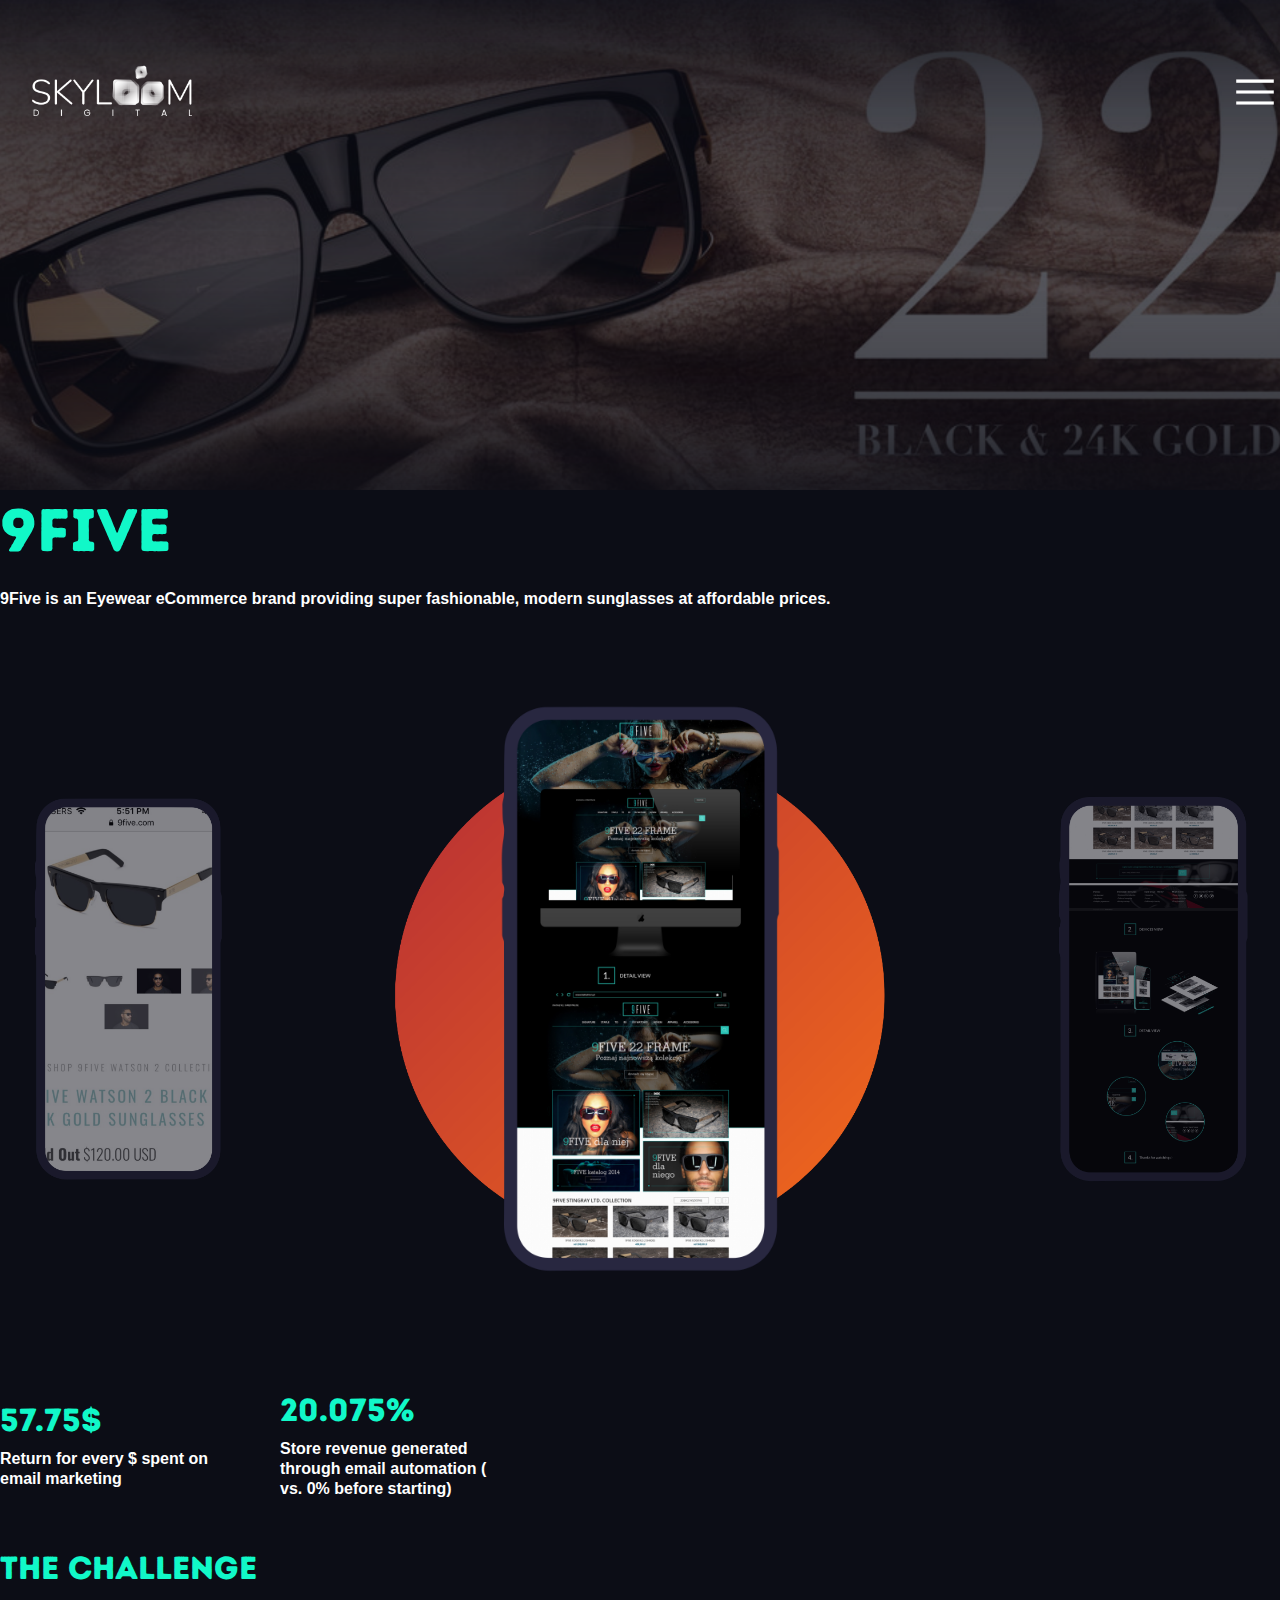
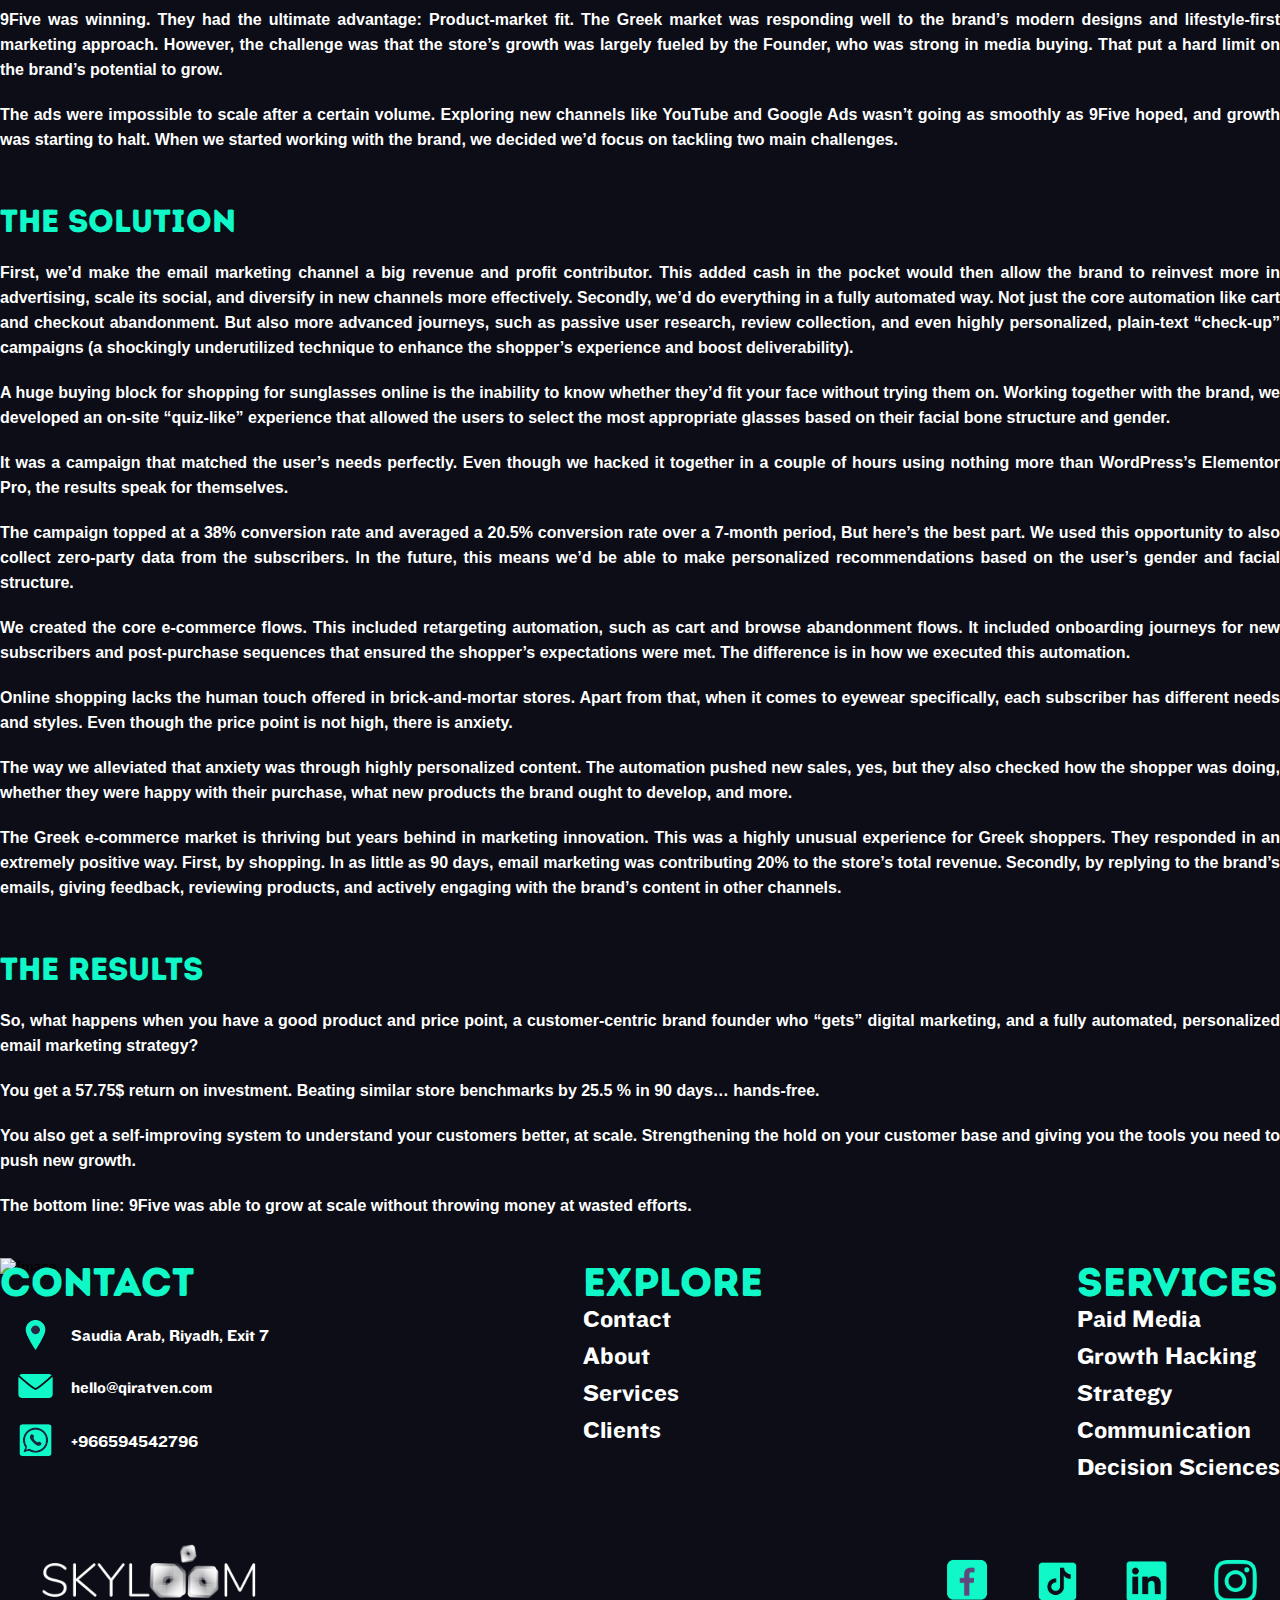
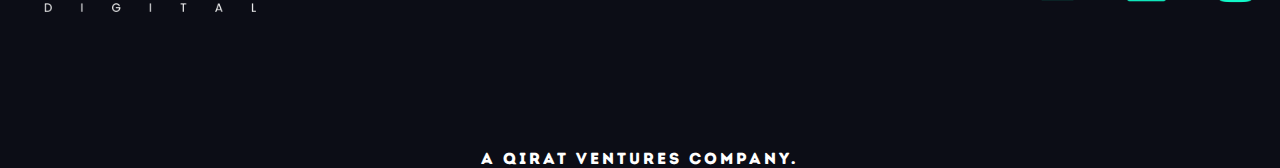
==== commit 4938577b: "opacity fixed" ====
--- a/9five.html
+++ b/9five.html
@@ -17,7 +17,7 @@
     <section class="first_page">
       <img src="9FIVE/9FIVE.png" alt="image" class="header_img five9-header-img" />
       <div class="navbar-wrapper width-100 flex jc-center">
-        <nav class="navbar all_title_width_wrapper flex jc-sb ai-center">
+        <nav class="navbar nav_bar_width flex jc-sb ai-center">
           <div class="logo-wrapper">
             <a href="index.html">
               <img src="First page/logo.png" alt="Logo" class="logo" />
@@ -48,17 +48,17 @@
         <div class="phone-wrapper width-100 flex jc-center">
           <div class="phone_wrapper all_title_width_wrapper flex ai-center">
             <div class="phone">
-              <img src="9FIVE/5.png" class="card_image" alt="Image" />
+              <img src="9FIVE/5.png" class="card_image adjacent-img" alt="Image" />
             </div>
             <div class="phone">
               <img
                 src="9FIVE/4.png"
-                class="card_image center_card_image"
+                class="card_image center_card_image center-img"
                 alt="Image"
               />
             </div>
             <div class="phone">
-              <img src="9FIVE/6.png" class="card_image" alt="Image" />
+              <img src="9FIVE/6.png" class="card_image adjacent-img " alt="Image" />
             </div>
           </div>
         </div>
--- a/casestudy.css
+++ b/casestudy.css
@@ -31,8 +31,12 @@
 
 .center_card_image {
   height: 600px;
+  opacity: 1;
 }
 
+.adjacent-img{
+  opacity: 0.5;
+}
 .card_block .yellow-wrapper {
   width: 600px;
   aspect-ratio: 1/1;
--- a/utils.css
+++ b/utils.css
@@ -7,6 +7,11 @@
   --primary-font: "Intro Rust";
   --secondary-font: "Knockout Cruiserweight";
 }
+
+html {
+  transition: 1s ease-in;
+}
+
 .flex {
   display: flex;
 }
@@ -43,6 +48,10 @@
   width: 1450px;
 }
 
+.nav_bar_width{
+  width: 1490px;
+}
+
 .bluish {
   color: var(--bluish-color);
 }
